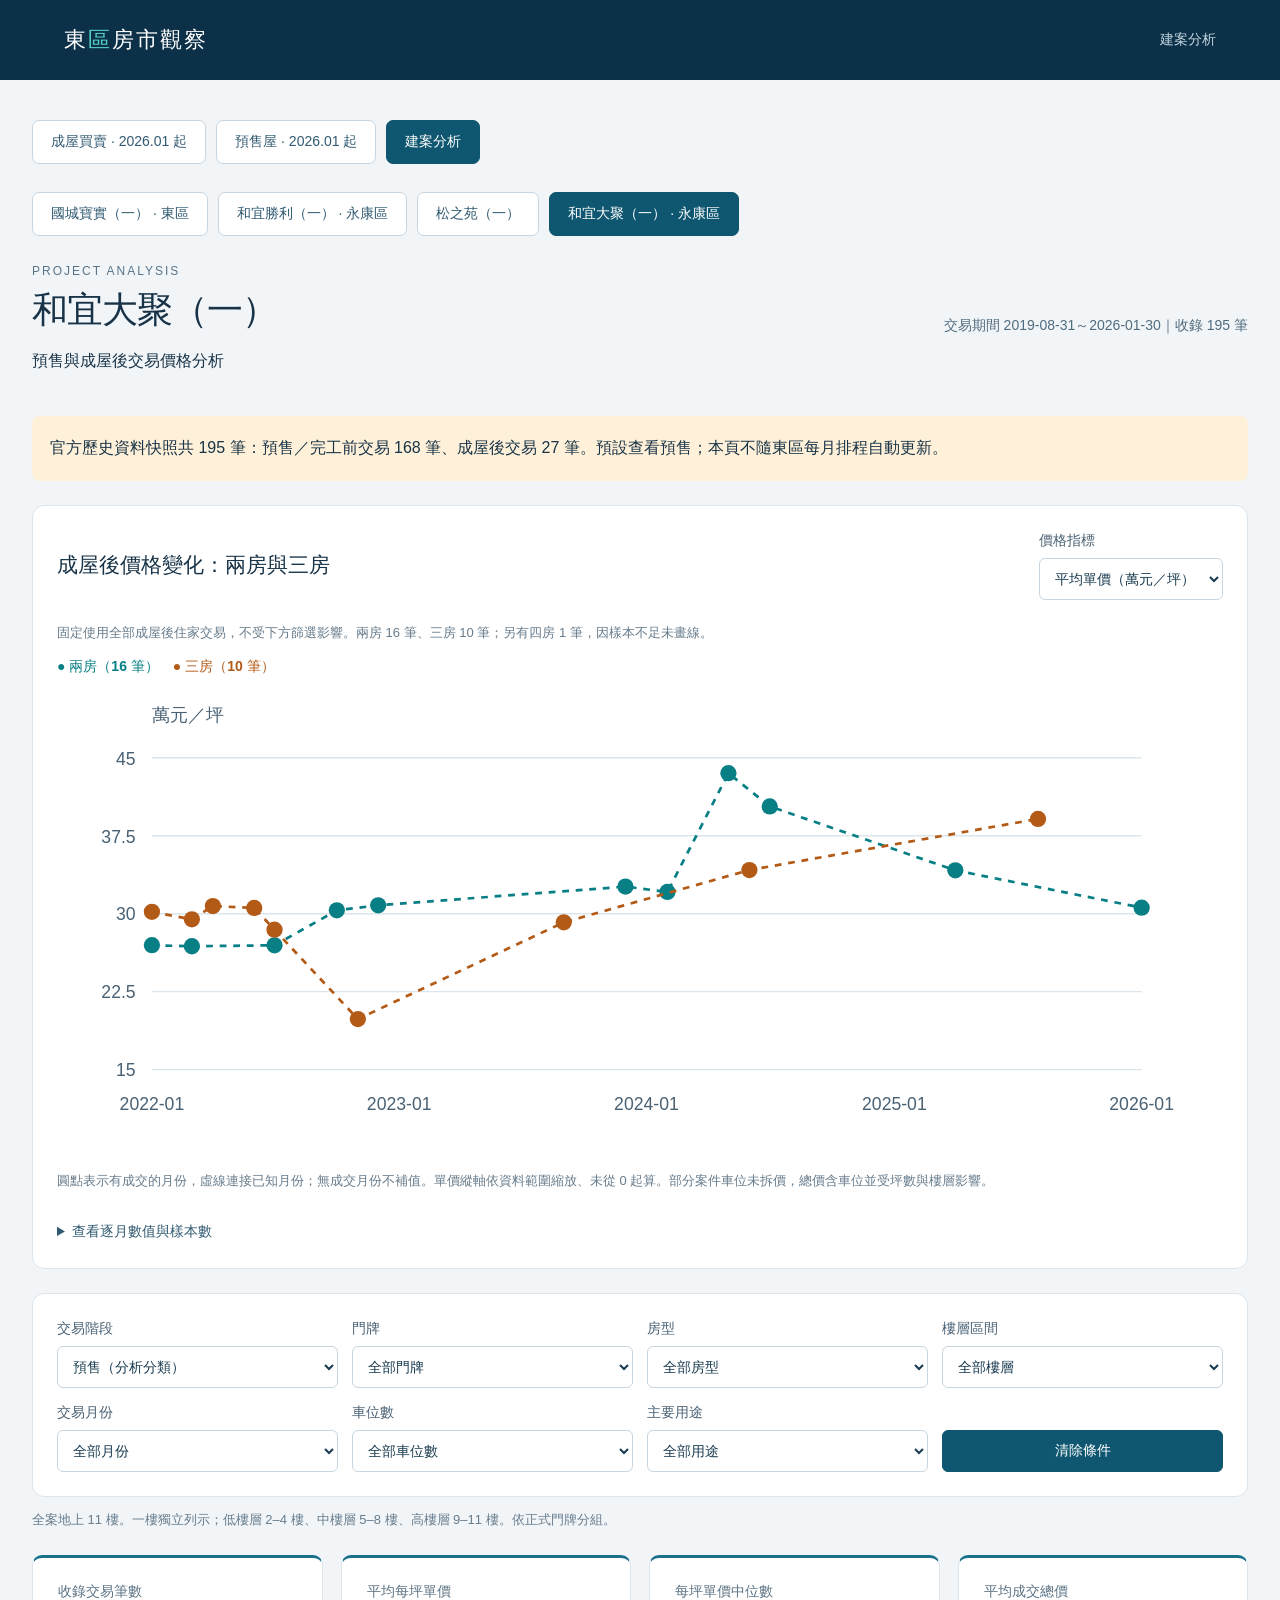
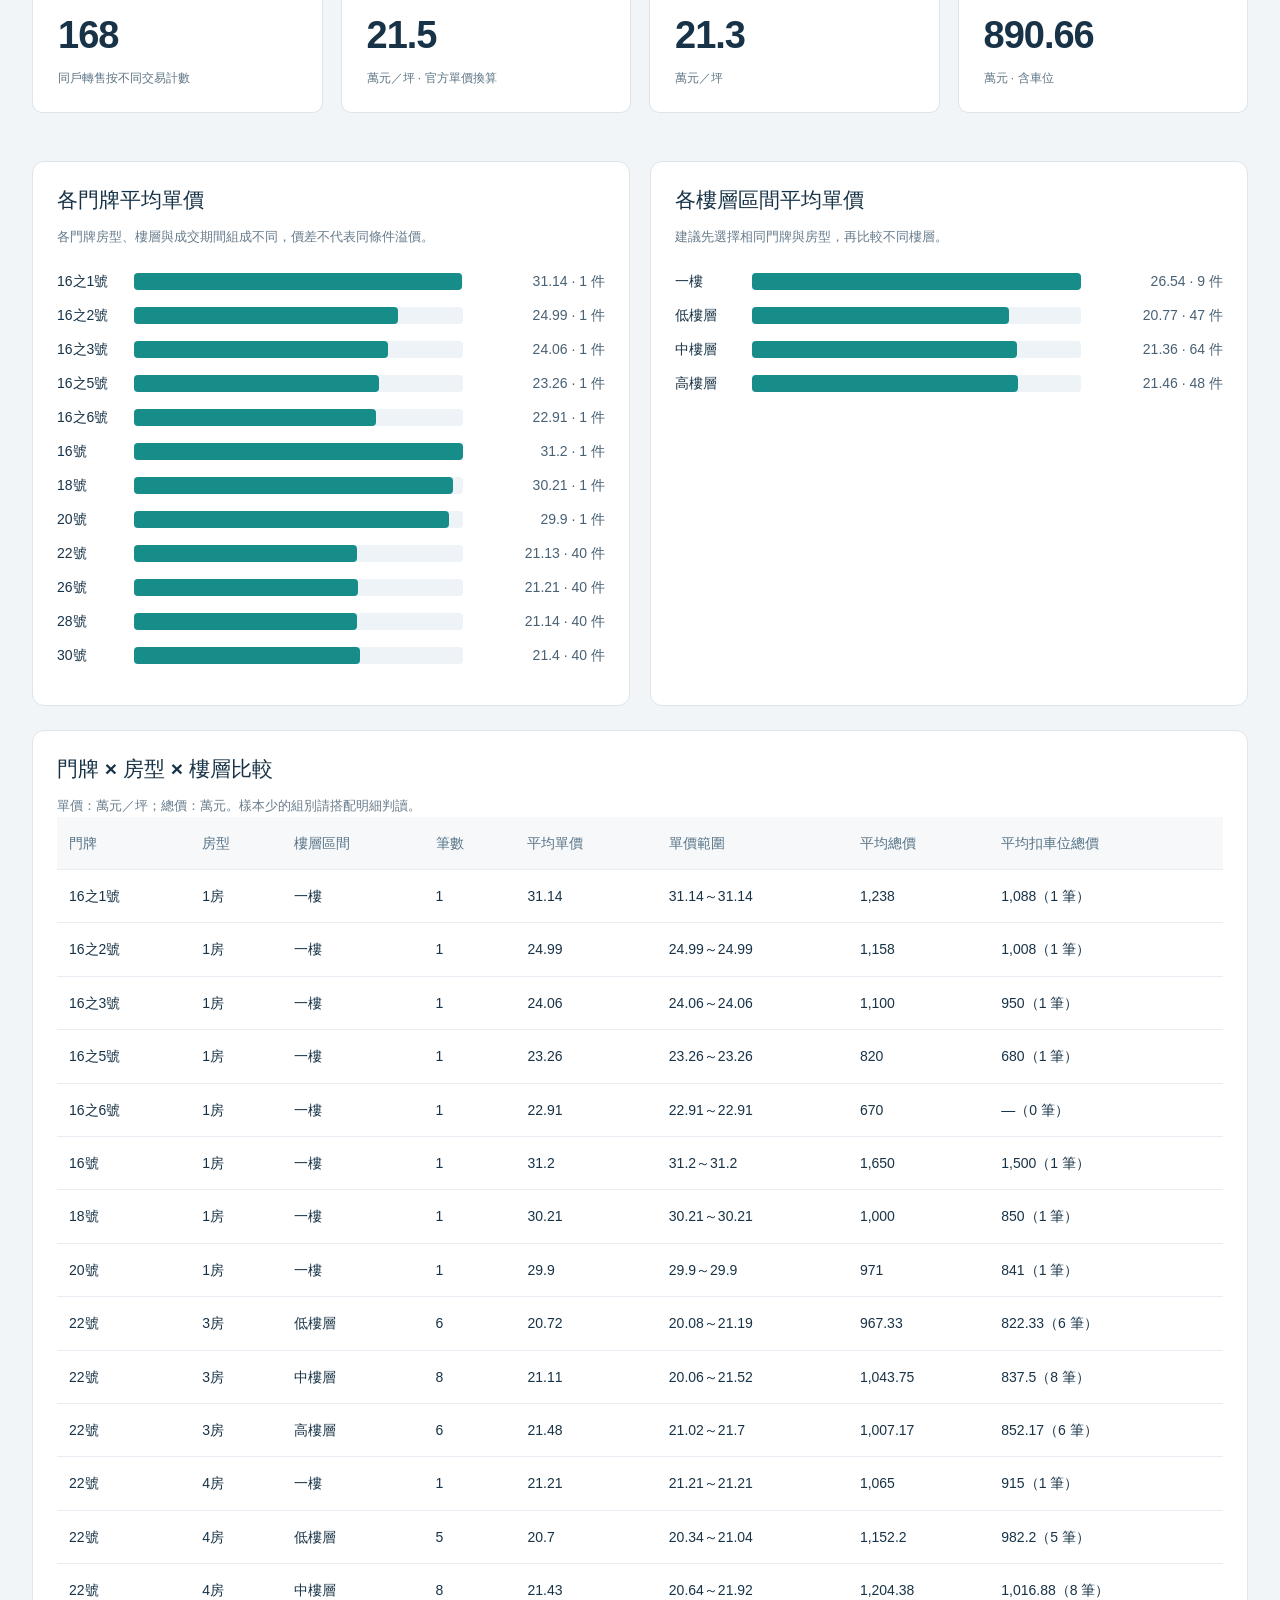
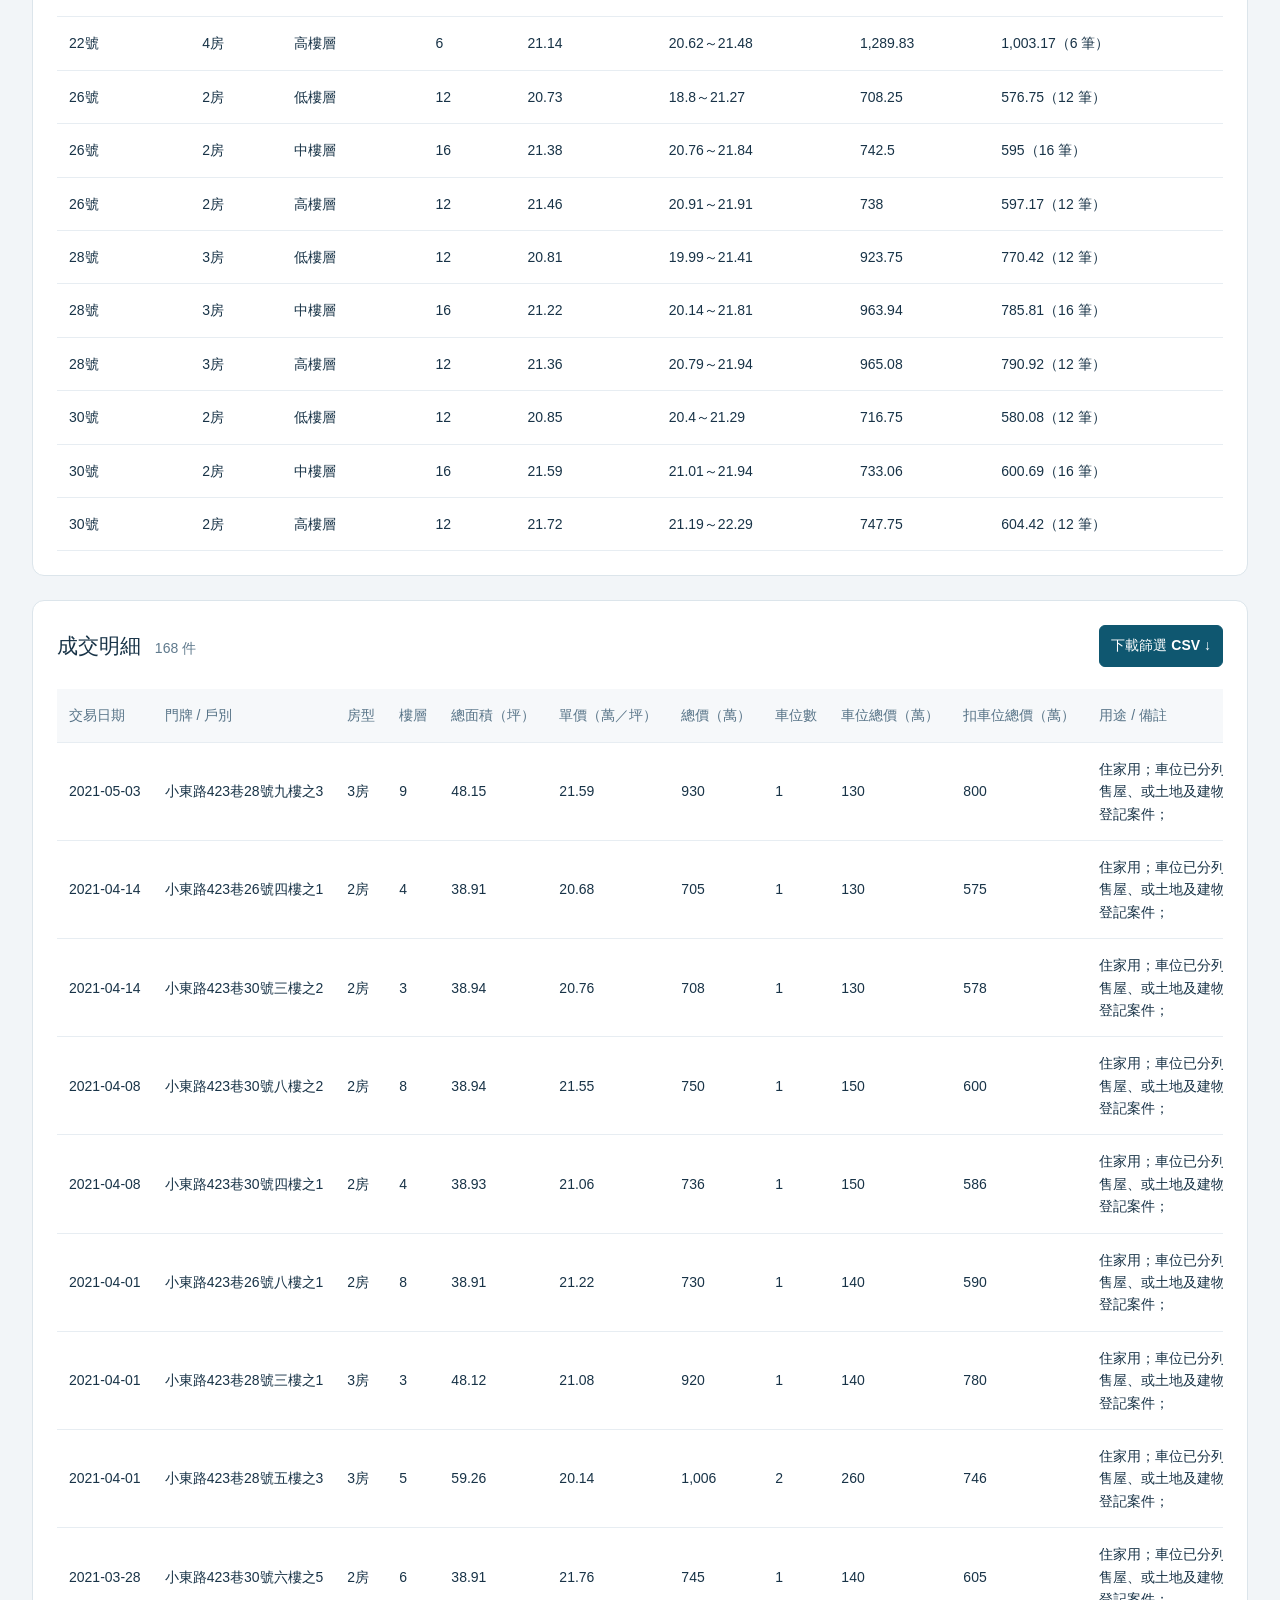
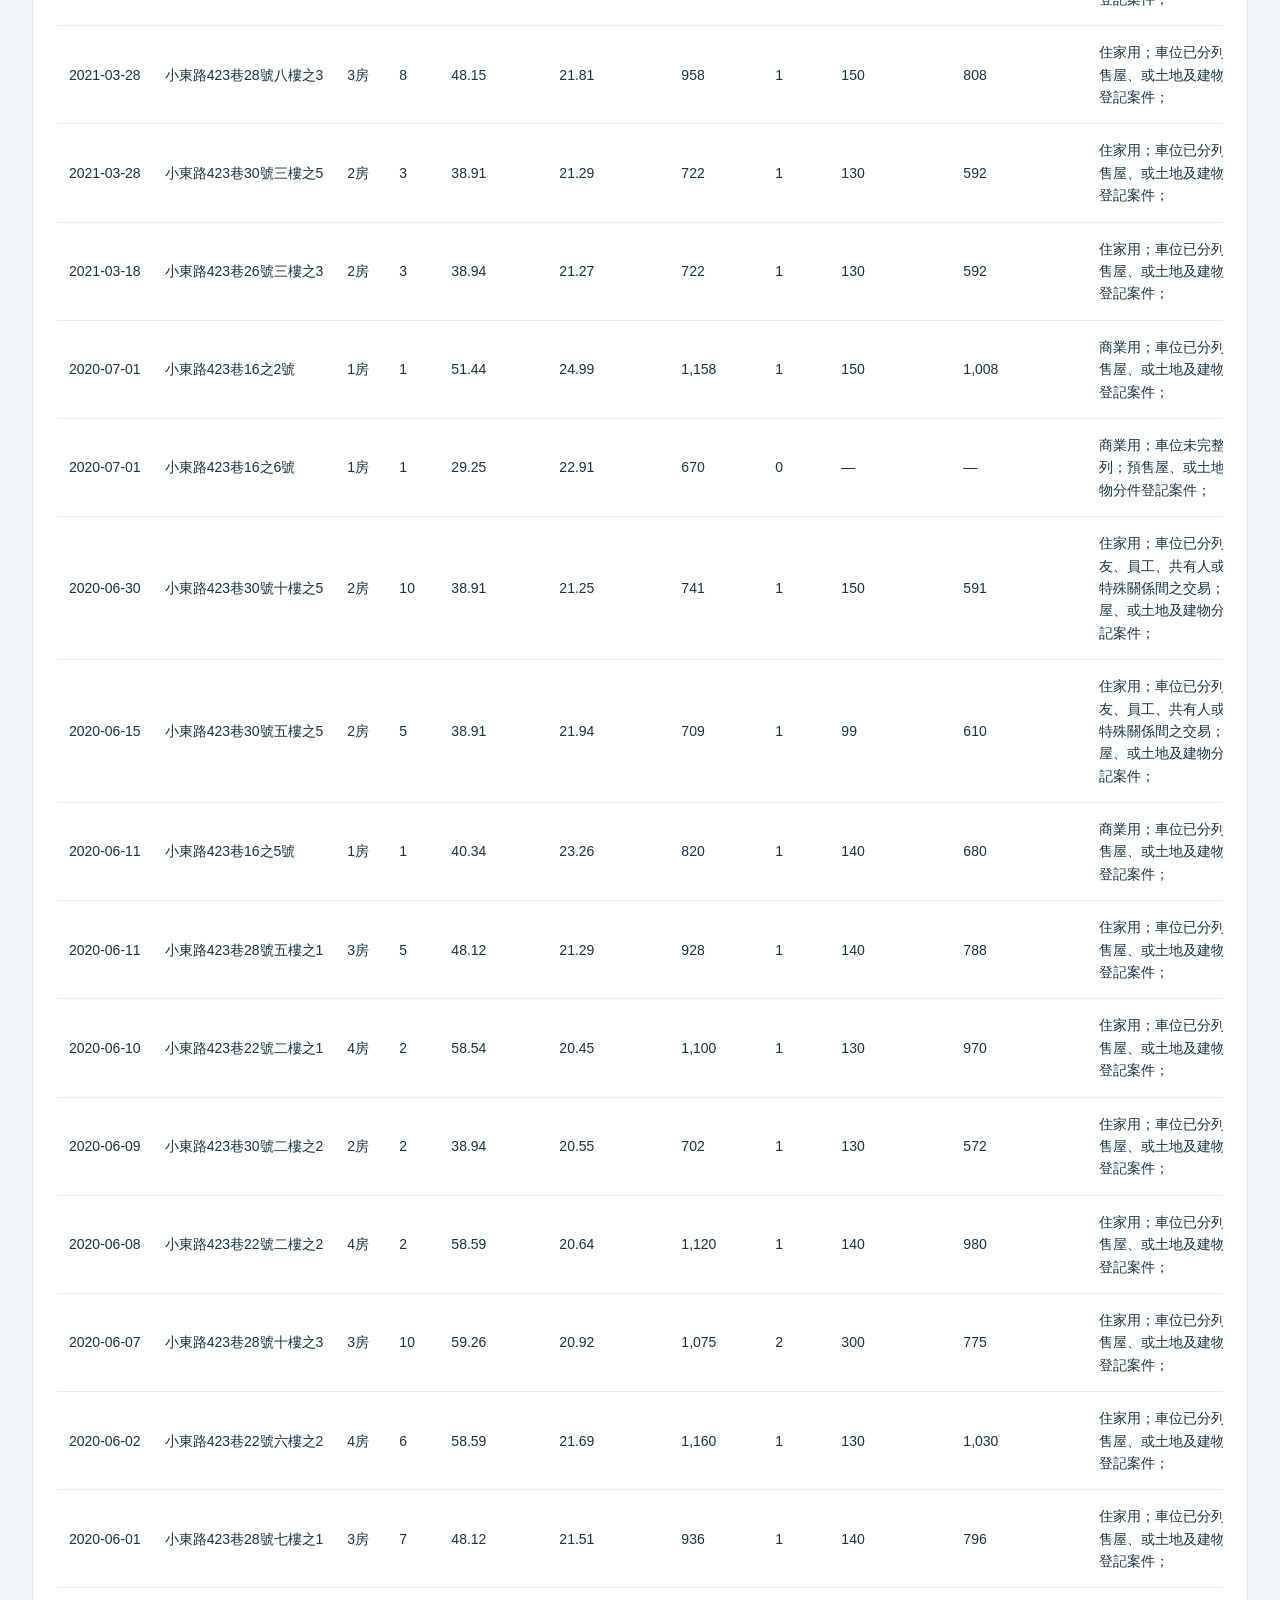
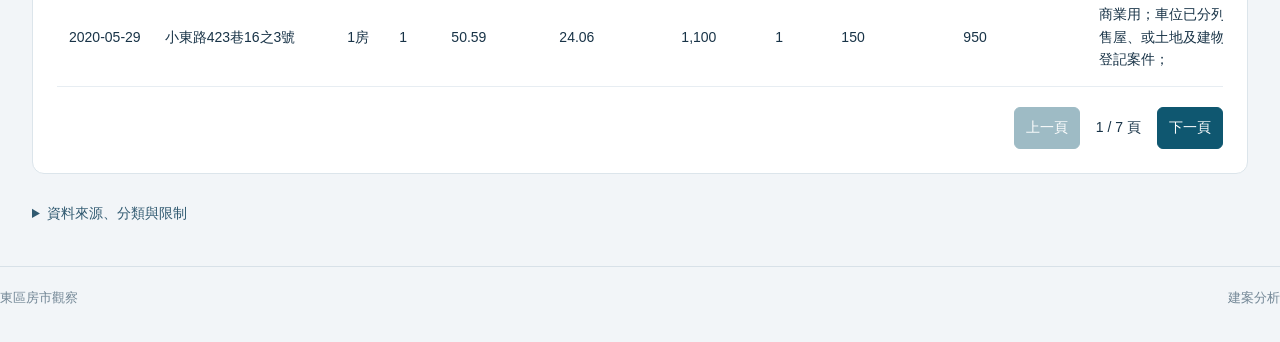
==== public/daju.html @ cb15cd3b "Add Heyi Daju project analysis" ====
<!doctype html>
<html lang="zh-Hant"><head><meta charset="utf-8"><meta name="viewport" content="width=device-width,initial-scale=1"><title>和宜大聚（一）建案分析｜房市觀察</title><link rel="stylesheet" href="style.css"><link rel="stylesheet" href="projects.css"></head>
<body><header><div class="brand">東<span>區</span>房市觀察</div><span class="tag">建案分析</span></header><main>
<nav class="market-nav" aria-label="交易市場"><a href="index.html">成屋買賣 · 2026.01 起</a><a href="presale.html">預售屋 · 2026.01 起</a><a href="projects.html" aria-current="page">建案分析</a></nav>
<nav class="market-nav" aria-label="建案選擇"><a href="projects.html">國城寶實（一） · 東區</a><a href="heyi.html">和宜勝利（一） · 永康區</a><a href="songzhiyuan.html">松之苑（一）</a><a href="daju.html" aria-current="page">和宜大聚（一） · 永康區</a></nav>
<div class="intro"><div><p class="eyebrow">PROJECT ANALYSIS</p><h1>和宜大聚（一）</h1><p>預售與成屋後交易價格分析</p></div><div id="source-info" class="updated"></div></div>
<p class="notice">官方歷史資料快照共 195 筆：預售／完工前交易 168 筆、成屋後交易 27 筆。預設查看預售；本頁不隨東區每月排程自動更新。</p>
<section class="panel" aria-labelledby="trend-title"><div class="section-title"><h2 id="trend-title">成屋後價格變化：兩房與三房</h2><label>價格指標<select id="trend-metric"><option value="unit">平均單價（萬元／坪）</option><option value="total">平均總價（萬元）</option></select></label></div><p class="hint">固定使用全部成屋後住家交易，不受下方篩選影響。兩房 16 筆、三房 10 筆；另有四房 1 筆，因樣本不足未畫線。</p><p class="trend-key"><span style="color:#087f85">● 兩房（16 筆）</span>　<span style="color:#b35a16">● 三房（10 筆）</span></p><div id="sale-trend" class="sale-trend"></div><p class="hint">圓點表示有成交的月份，虛線連接已知月份；無成交月份不補值。單價縱軸依資料範圍縮放、未從 0 起算。部分案件車位未拆價，總價含車位並受坪數與樓層影響。</p><details class="method"><summary>查看逐月數值與樣本數</summary><div class="table-wrap"><table><thead><tr><th>成交月份</th><th id="trend-value-2">兩房均價</th><th>兩房筆數</th><th id="trend-value-3">三房均價</th><th>三房筆數</th></tr></thead><tbody id="trend-rows"></tbody></table></div></details></section>
<section class="filters project-filters heyi-filters" aria-label="建案篩選"><label>交易階段<select id="phase"><option value="預售" selected>預售（分析分類）</option><option value="成屋">成屋後交易</option></select></label><label>門牌<select id="tower"><option value="">全部門牌</option></select></label><label>房型<select id="rooms"><option value="">全部房型</option></select></label><label>樓層區間<select id="band"><option value="">全部樓層</option><option>一樓</option><option>低樓層</option><option>中樓層</option><option>高樓層</option></select></label><label>交易月份<select id="month"><option value="">全部月份</option></select></label><label>車位數<select id="parkingCount"><option value="">全部車位數</option><option value="0">無車位</option><option value="1">1 車位</option><option value="2">2 車位</option></select></label><label>主要用途<select id="use"><option value="">全部用途</option><option>住家用</option><option>商業用</option></select></label><button id="reset">清除條件</button></section>
<p class="hint">全案地上 11 樓。一樓獨立列示；低樓層 2–4 樓、中樓層 5–8 樓、高樓層 9–11 樓。依正式門牌分組。</p>
<section class="metrics" aria-label="建案摘要"><article><span>收錄交易筆數</span><strong id="count">—</strong><small>同戶轉售按不同交易計數</small></article><article><span>平均每坪單價</span><strong id="average">—</strong><small>萬元／坪 · 官方單價換算</small></article><article><span>每坪單價中位數</span><strong id="median">—</strong><small>萬元／坪</small></article><article><span>平均成交總價</span><strong id="total">—</strong><small>萬元 · 含車位</small></article></section>
<div class="comparison"><section class="panel"><h2>各門牌平均單價</h2><p class="hint">各門牌房型、樓層與成交期間組成不同，價差不代表同條件溢價。</p><div id="tower-chart" class="bars"></div></section><section class="panel"><h2>各樓層區間平均單價</h2><p class="hint">建議先選擇相同門牌與房型，再比較不同樓層。</p><div id="floor-chart" class="bars"></div></section></div>
<section class="panel"><h2>門牌 × 房型 × 樓層比較</h2><p class="hint">單價：萬元／坪；總價：萬元。樣本少的組別請搭配明細判讀。</p><div class="table-wrap"><table><thead><tr><th>門牌</th><th>房型</th><th>樓層區間</th><th>筆數</th><th>平均單價</th><th>單價範圍</th><th>平均總價</th><th>平均扣車位總價</th></tr></thead><tbody id="groups"></tbody></table></div></section>
<section class="panel"><div class="section-title"><h2>成交明細 <small id="result-count"></small></h2><button id="export">下載篩選 CSV ↓</button></div><div class="table-wrap"><table><thead><tr><th>交易日期</th><th>門牌 / 戶別</th><th>房型</th><th>樓層</th><th>總面積（坪）</th><th>單價（萬／坪）</th><th>總價（萬）</th><th>車位數</th><th>車位總價（萬）</th><th>扣車位總價（萬）</th><th>用途 / 備註</th></tr></thead><tbody id="details"></tbody></table></div><div class="pagination"><button id="prev">上一頁</button><span id="page"></span><button id="next">下一頁</button></div></section>
<details class="method"><summary>資料來源、分類與限制</summary><p id="source-note"></p><p>來源：<a href="https://plvr.land.moi.gov.tw/DownloadOpenData" target="_blank" rel="noopener">內政部實價登錄開放資料</a>。以永康區小東路 423 巷、官方建築完成日 2021/08/20 交叉比對，排除同巷其他社區；共 195 筆且無重複官方案件編號。</p><p>本案較早，195 筆皆出現在官方買賣檔（a）。其中交易日早於完工、備註均含「預售屋、或土地及建物分件登記案件」的 168 筆歸為預售；完工後 27 筆歸為成屋後交易。這是分析分類，不是另有 168 筆官方預售申報檔（b）。</p><p>單價沿用官方每平方公尺單價換算；總價與總面積包含車位。車位價或面積未分列時，車位價與扣車位總價顯示「—」，不視為零。保留特殊關係、朋友買賣等備註，請搭配明細判讀。</p></details>
</main><footer>東區房市觀察 <span>建案分析</span></footer><script src="daju-data.js"></script><script src="daju.js"></script><script src="daju-trend.js"></script></body></html>
---- public/style.css ----
:root{font-family:Inter,"Noto Sans TC","Microsoft JhengHei",sans-serif;color:#183347;background:#f2f5f8;font-size:16px;font-synthesis:none}*{box-sizing:border-box}body{margin:0}header{background:#0b3048;color:white;min-height:80px;padding:20px max(5vw,24px);display:flex;justify-content:space-between;align-items:center;gap:16px}.brand{font-size:22px;font-weight:750;letter-spacing:2px}.brand span{color:#55d2c4}.brand small{font-size:12px;letter-spacing:3px;margin-left:18px;color:#a8c7d9}.tag{font-size:14px;color:#c4d6e1}main{max-width:1380px;margin:0 auto;padding:40px 32px}.intro{display:flex;justify-content:space-between;gap:20px;align-items:center;margin-bottom:28px}.eyebrow{font-size:12px;letter-spacing:2px;color:#587488;margin:0 0 8px}h1{font-size:clamp(24px,3vw,36px);letter-spacing:-1px;margin:0}h2{font-size:21px;margin:0}h2 small{font-size:14px;color:#607a8d;font-weight:400;margin-left:8px}.updated{font-size:14px;color:#506c7f;text-align:right;line-height:1.8}.filters,.panel{background:white;border:1px solid #dce5eb;border-radius:12px;padding:24px}.filters{display:grid;grid-template-columns:1fr 1.25fr 1.6fr 1fr 1fr 1fr auto;gap:14px;align-items:end}label{font-size:14px;line-height:1.5;color:#496174}input,select,button{font:inherit;font-size:14px;border-radius:6px;border:1px solid #c8d6e0;padding:11px;background:white;color:#193b50;min-width:0}label>input:not([type=checkbox]),select{display:block;width:100%;margin-top:7px}button{cursor:pointer;background:#0f5770;border-color:#0f5770;color:white;font-weight:600;min-height:42px}button:hover{filter:brightness(.93)}button:disabled{opacity:.4;cursor:default}.secondary{background:#fff;color:#234e68;border-color:#c8d6e0}.checks{grid-column:1/-1;display:flex;align-items:center;gap:22px;flex-wrap:wrap;padding-top:10px;border-top:1px solid #edf1f5;margin-top:5px}.checks label{display:flex;gap:8px;align-items:center}.checks span{font-size:12px;color:#627889}.checks input{accent-color:#0f5770;width:17px;height:17px}.metrics{display:grid;grid-template-columns:repeat(4,1fr);gap:18px;margin:24px 0}.metrics article{background:white;padding:25px;border:1px solid #dce5eb;border-radius:10px;border-top:3px solid #1a718b}.metrics span,.metrics small{display:block;font-size:14px;color:#5d7485}.metrics strong{display:block;font-size:38px;margin:13px 0;font-variant-numeric:tabular-nums;letter-spacing:-1px}.metrics small{font-size:12px}.panel{margin-top:24px}.section-title{display:flex;justify-content:space-between;align-items:center;gap:15px;margin-bottom:22px}.legend{font-size:12px;color:#587488;display:flex;align-items:center;gap:8px}.legend i{background:#d4e7f0;display:inline-block;width:13px;height:13px}.legend b{color:#108a84;margin-left:10px}.chart svg{width:100%;height:auto;max-height:270px;display:block}.chart text{font-family:inherit;font-size:14px;fill:#577084}.hint{font-size:13px;line-height:1.7;color:#677c8c;margin:12px 0 0}.table-wrap{overflow:auto}table{border-collapse:collapse;width:100%;text-align:left;font-size:14px}th{font-weight:500;color:#587488;background:#f6f8fa;white-space:nowrap}th,td{padding:15px 12px;border-bottom:1px solid #e7edf2;line-height:1.6}td:nth-child(n+4){white-space:nowrap;font-variant-numeric:tabular-nums}td:nth-child(2){min-width:240px;max-width:400px}td:nth-child(3){min-width:150px}td small{display:block;font-size:12px;color:#6e8392}td strong{color:#0f706d}.pagination{display:flex;justify-content:flex-end;align-items:center;gap:16px;margin-top:20px;font-size:14px}.method{margin-top:26px;color:#627889;font-size:14px;line-height:1.9}.method summary{cursor:pointer;color:#315a71}.method a{color:#126d89}.notice{background:#fff1d9;padding:18px;border-radius:8px;line-height:1.8}.empty{text-align:center;padding:45px;color:#718797}footer{max-width:1316px;margin:0 auto;padding:22px 0 35px;border-top:1px solid #d8e1e8;font-size:13px;display:flex;justify-content:space-between;color:#738796}:focus-visible{outline:3px solid #e8a839;outline-offset:3px}@media(max-width:1100px){.filters{grid-template-columns:repeat(3,1fr)}.brand small{display:none}}@media(max-width:650px){header{padding:18px}.tag{display:none}main{padding:26px 16px}.intro{display:block}.updated{text-align:left;margin-top:14px}.filters{padding:16px;grid-template-columns:1fr 1fr}.checks{gap:12px}.metrics{grid-template-columns:1fr 1fr;gap:12px}.metrics article{padding:18px 14px}.metrics strong{font-size:30px}.panel{padding:18px 12px}.legend{display:none}.section-title{align-items:flex-start}h2{font-size:19px}.section-title button{font-size:12px}.pagination{justify-content:center}footer{margin:0 16px;gap:12px}.chart{overflow:auto}.chart svg{min-width:520px}}

.market-nav{display:flex;gap:10px;flex-wrap:wrap;margin:0 0 28px}.market-nav a{padding:12px 18px;border:1px solid #c8d6e0;border-radius:7px;color:#315a71;background:white;font-size:14px;text-decoration:none}.market-nav a[aria-current=page]{color:white;background:#0f5770;border-color:#0f5770}[hidden]{display:none!important}
---- public/projects.css ----
.project-filters{grid-template-columns:repeat(4,1fr) auto}.comparison{display:grid;grid-template-columns:1fr 1fr;gap:20px}.bars{margin-top:24px}.bar-row{display:grid;grid-template-columns:65px 1fr 130px;gap:12px;align-items:center;margin:16px 0;font-size:14px}.bar-track{background:#edf3f6;border-radius:4px;height:17px}.bar-fill{background:#168d88;height:100%;border-radius:4px}.bar-value{text-align:right;color:#496174;font-variant-numeric:tabular-nums}table td:nth-child(2),table td:nth-child(3){min-width:0}table td{white-space:nowrap}.empty{padding:28px}@media(max-width:850px){.comparison{grid-template-columns:1fr;gap:0}.project-filters{grid-template-columns:1fr 1fr}.bar-row{grid-template-columns:55px 1fr 120px}}

.heyi-filters{grid-template-columns:repeat(4,1fr)}#details td:last-child{white-space:normal;min-width:180px;max-width:320px}@media(max-width:850px){.heyi-filters{grid-template-columns:1fr 1fr}}

.sale-trend{overflow-x:auto}.sale-trend svg{width:100%;min-width:600px;display:block}.sale-trend text{font-family:inherit;font-size:13px;fill:#496174}.trend-key{font-size:14px;font-weight:600}.heyi-filters{margin-top:24px}
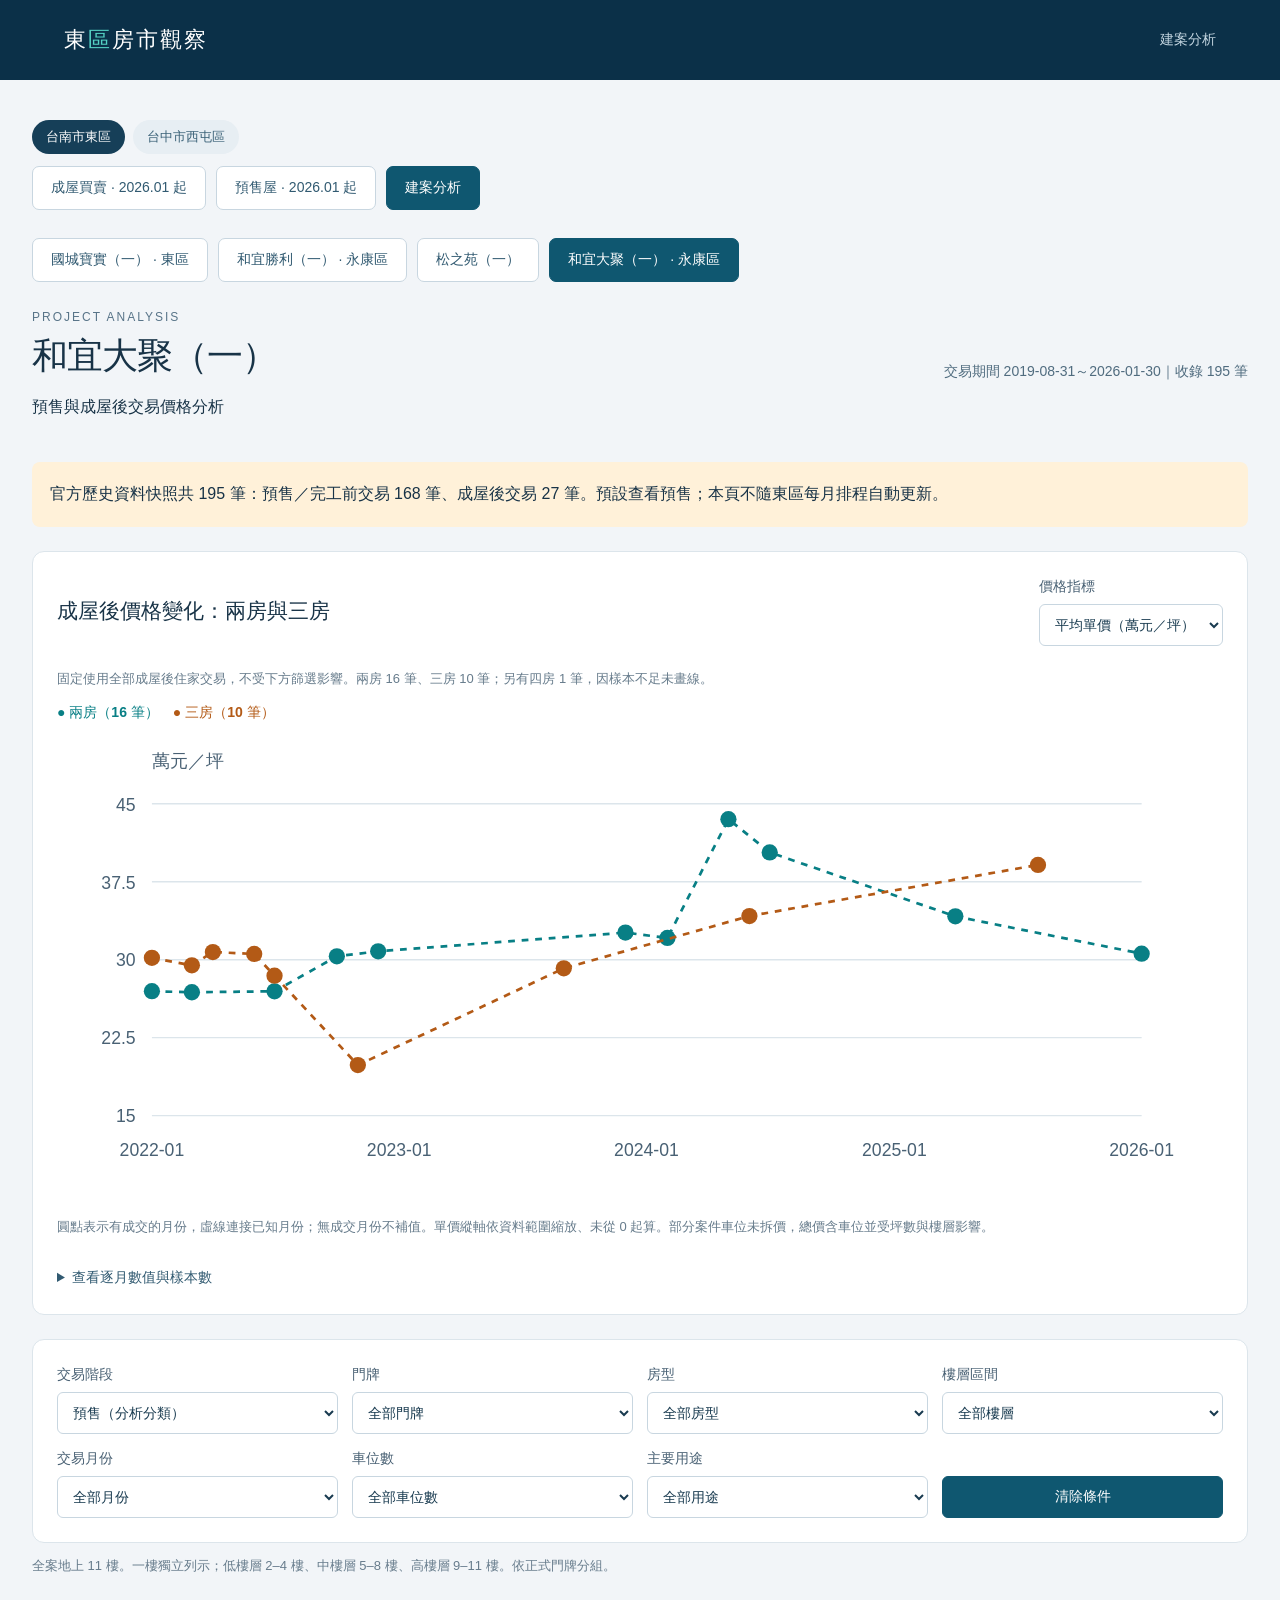
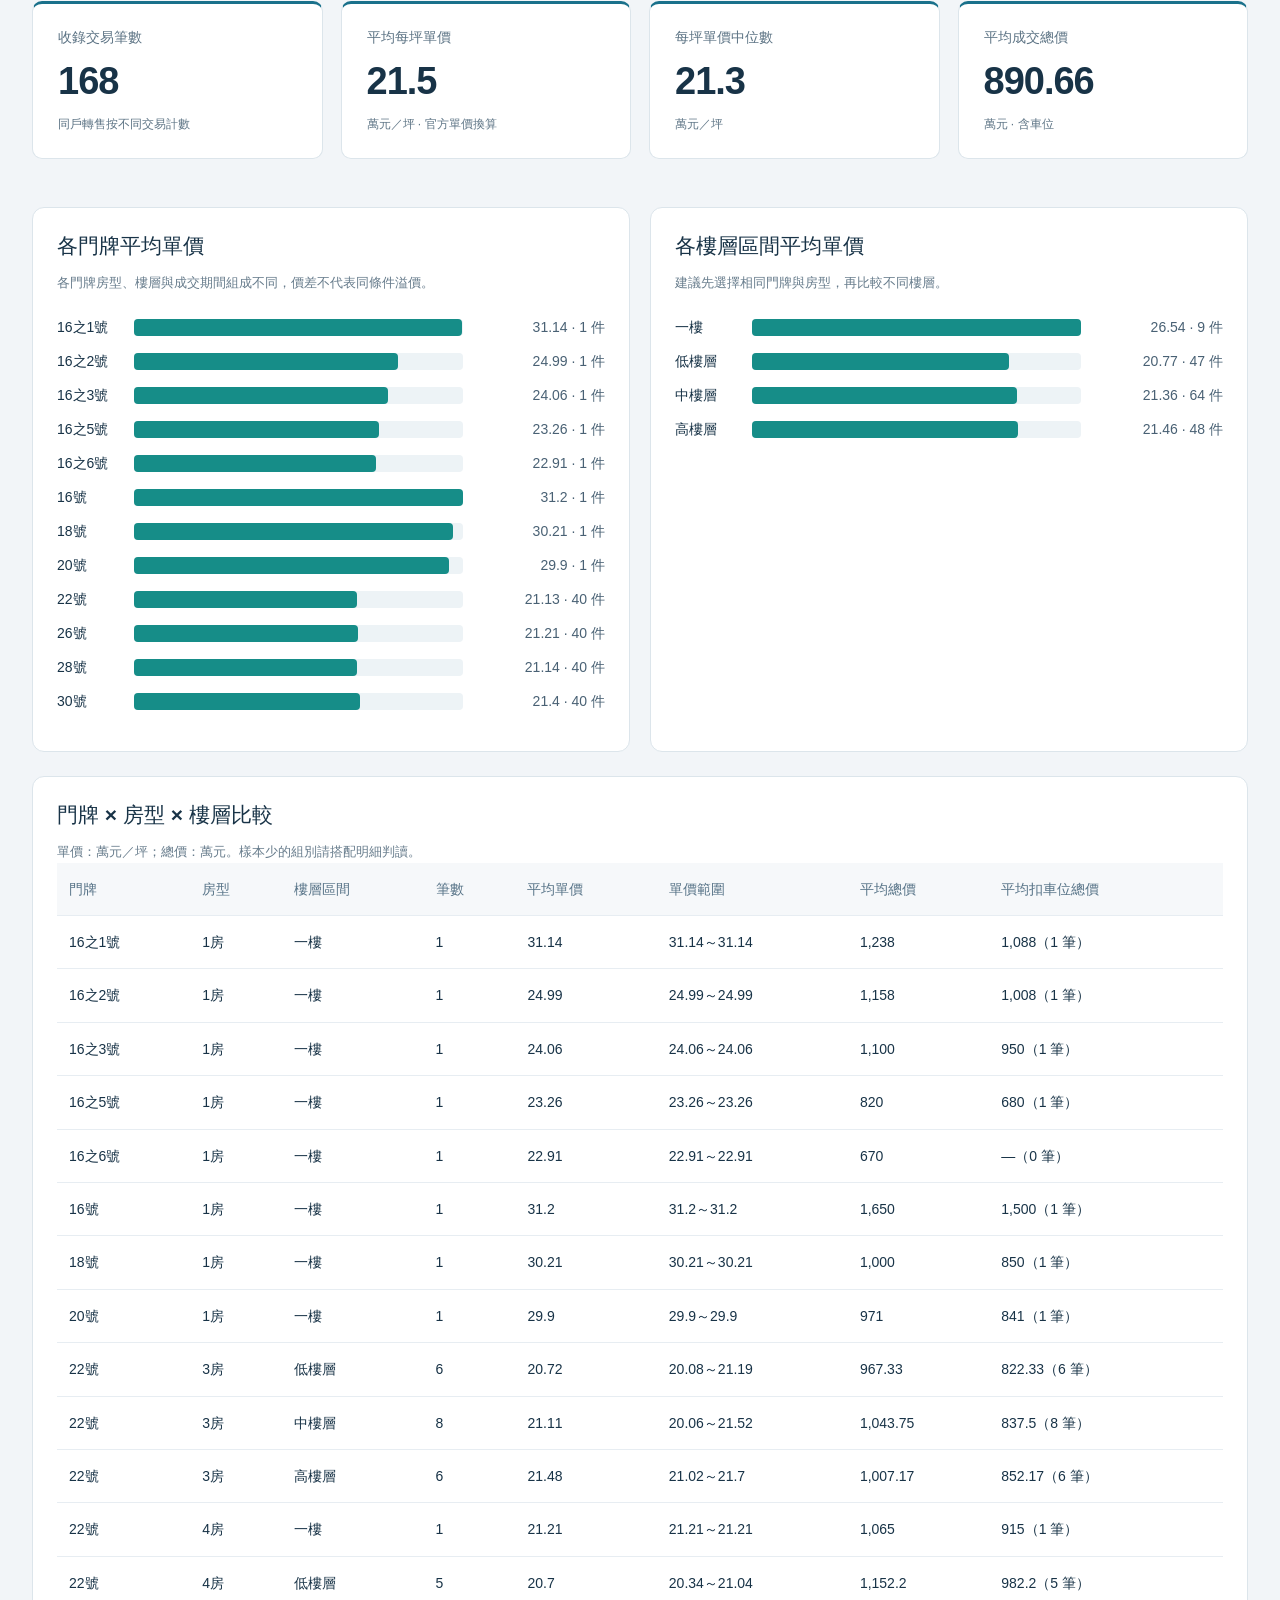
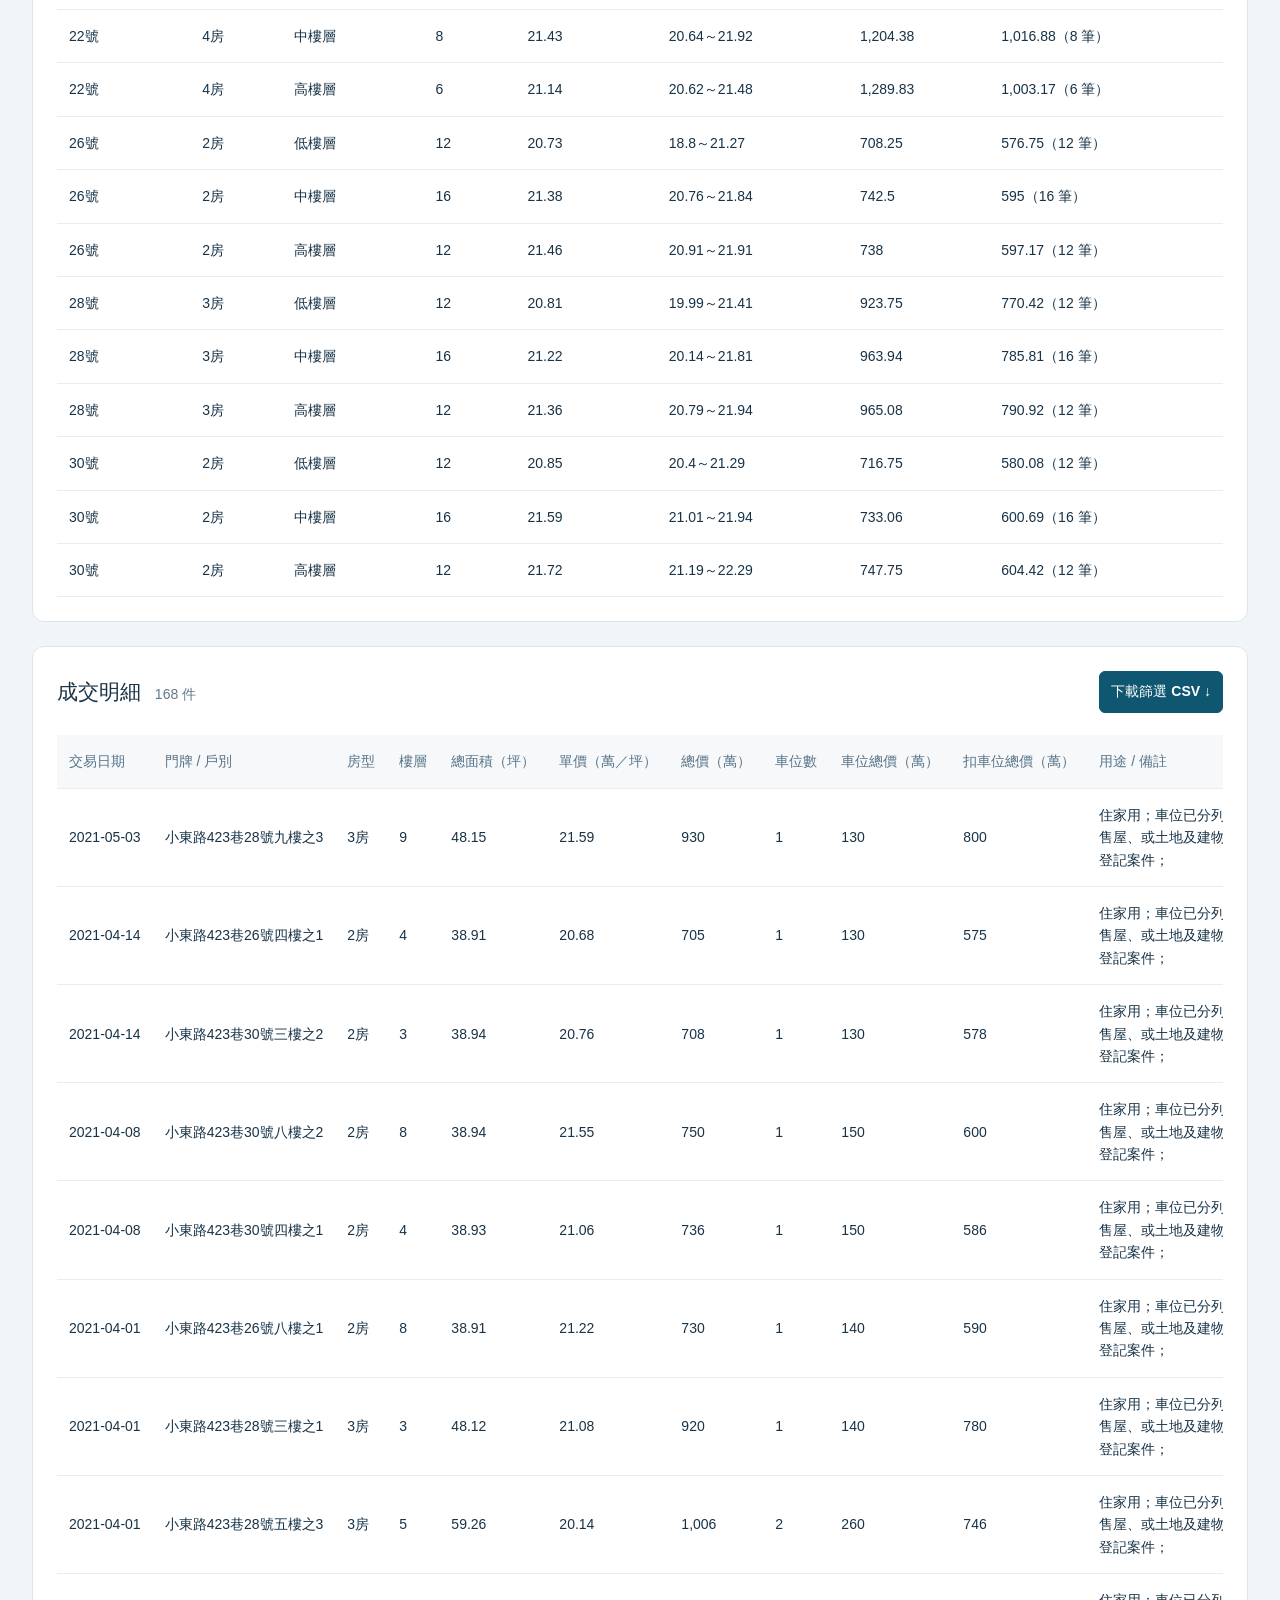
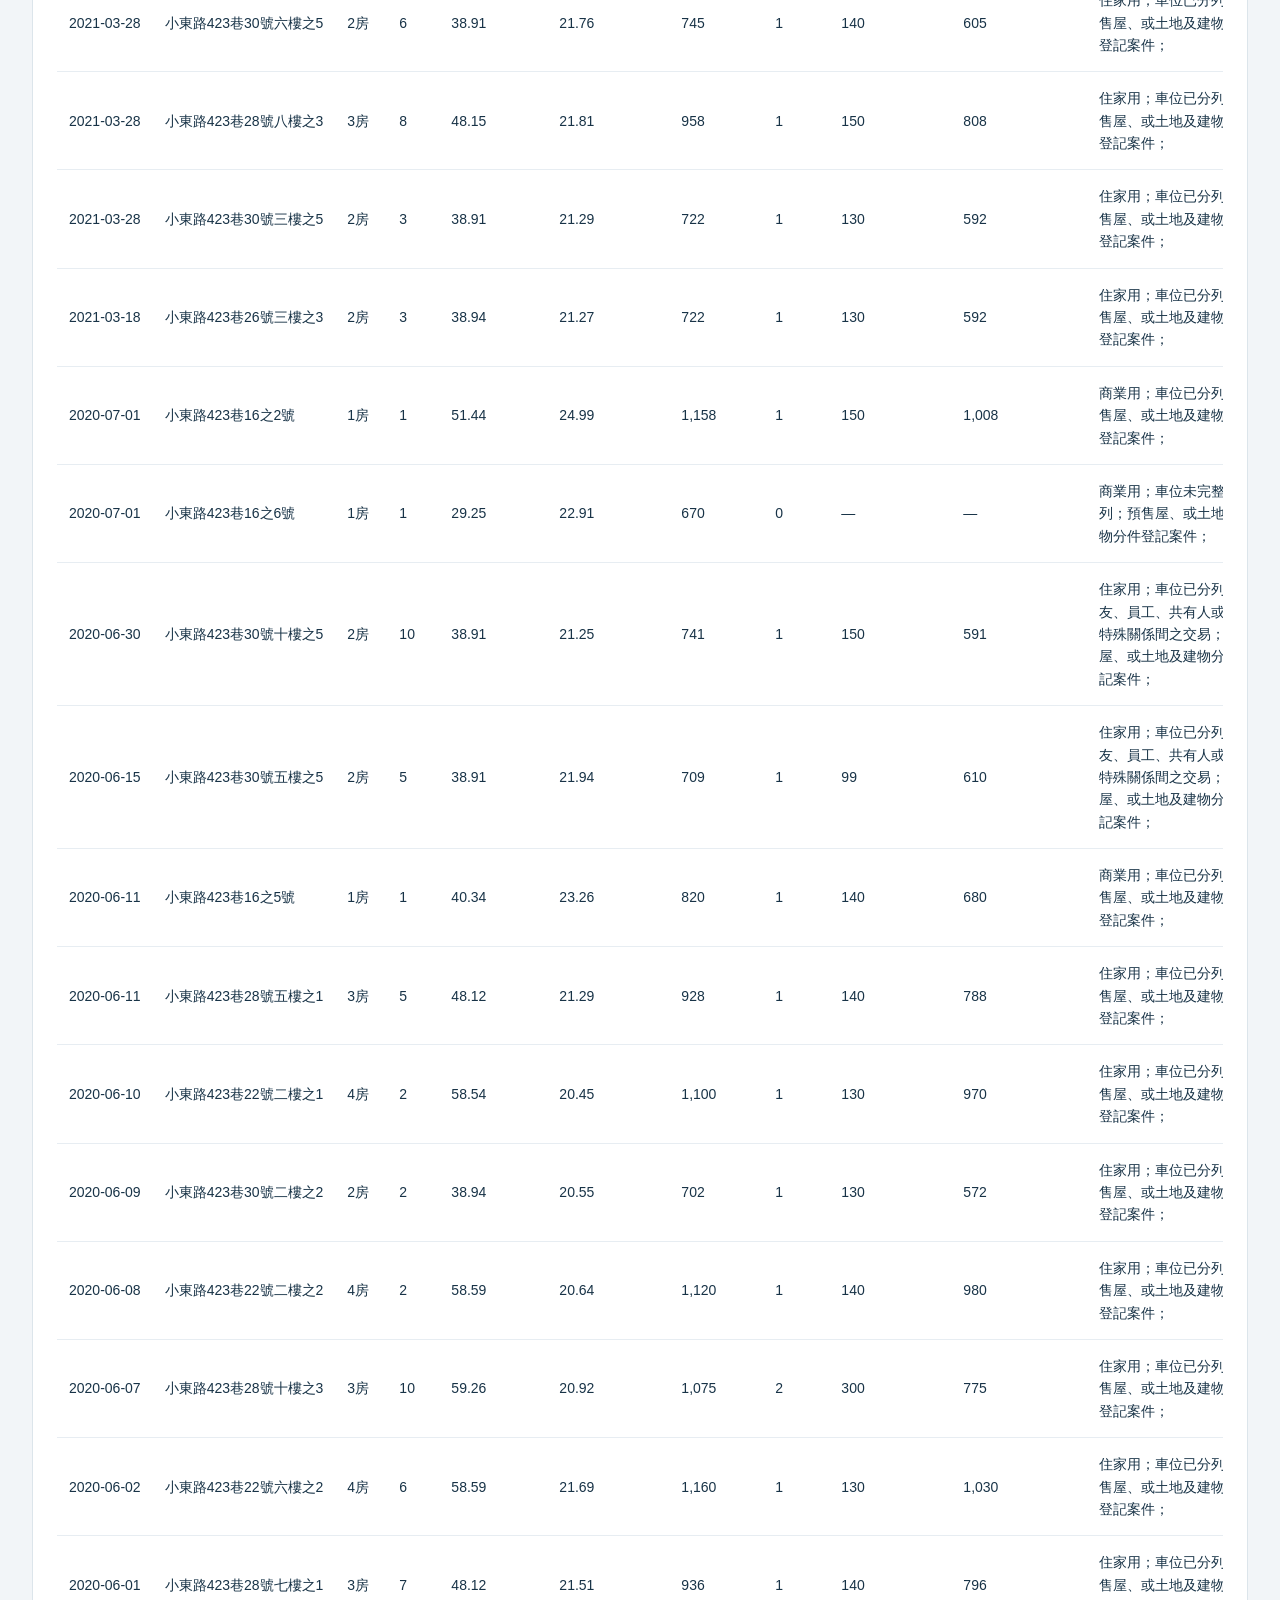
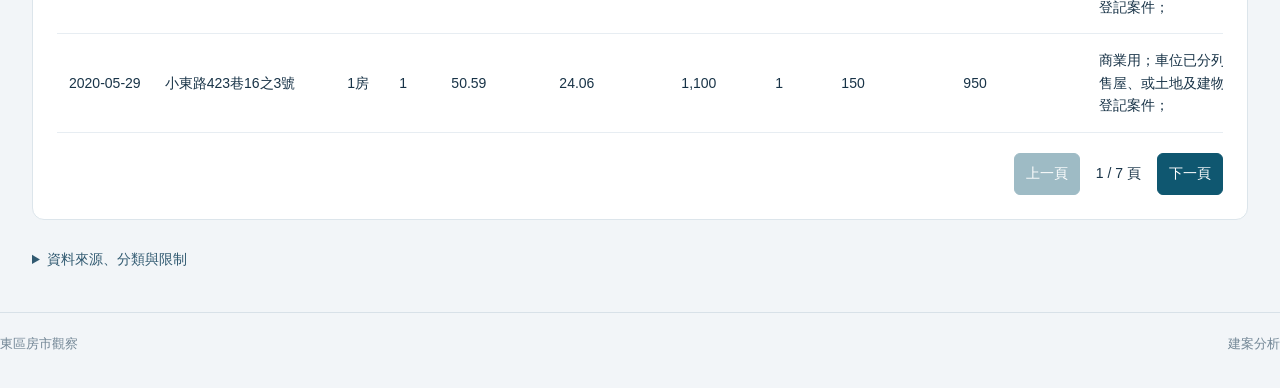
==== commit 34ea9ec9: "Add Xitun housing and Donghai market pages" ====
--- a/public/daju.html
+++ b/public/daju.html
@@ -1,6 +1,6 @@
 <!doctype html>
 <html lang="zh-Hant"><head><meta charset="utf-8"><meta name="viewport" content="width=device-width,initial-scale=1"><title>和宜大聚（一）建案分析｜房市觀察</title><link rel="stylesheet" href="style.css"><link rel="stylesheet" href="projects.css"></head>
-<body><header><div class="brand">東<span>區</span>房市觀察</div><span class="tag">建案分析</span></header><main>
+<body><header><div class="brand">東<span>區</span>房市觀察</div><span class="tag">建案分析</span></header><main><nav class="district-nav" aria-label="地區選擇"><a href="index.html" aria-current="page">台南市東區</a><a href="xitun.html">台中市西屯區</a></nav>
 <nav class="market-nav" aria-label="交易市場"><a href="index.html">成屋買賣 · 2026.01 起</a><a href="presale.html">預售屋 · 2026.01 起</a><a href="projects.html" aria-current="page">建案分析</a></nav>
 <nav class="market-nav" aria-label="建案選擇"><a href="projects.html">國城寶實（一） · 東區</a><a href="heyi.html">和宜勝利（一） · 永康區</a><a href="songzhiyuan.html">松之苑（一）</a><a href="daju.html" aria-current="page">和宜大聚（一） · 永康區</a></nav>
 <div class="intro"><div><p class="eyebrow">PROJECT ANALYSIS</p><h1>和宜大聚（一）</h1><p>預售與成屋後交易價格分析</p></div><div id="source-info" class="updated"></div></div>
--- a/public/style.css
+++ b/public/style.css
@@ -1,3 +1,4 @@
 :root{font-family:Inter,"Noto Sans TC","Microsoft JhengHei",sans-serif;color:#183347;background:#f2f5f8;font-size:16px;font-synthesis:none}*{box-sizing:border-box}body{margin:0}header{background:#0b3048;color:white;min-height:80px;padding:20px max(5vw,24px);display:flex;justify-content:space-between;align-items:center;gap:16px}.brand{font-size:22px;font-weight:750;letter-spacing:2px}.brand span{color:#55d2c4}.brand small{font-size:12px;letter-spacing:3px;margin-left:18px;color:#a8c7d9}.tag{font-size:14px;color:#c4d6e1}main{max-width:1380px;margin:0 auto;padding:40px 32px}.intro{display:flex;justify-content:space-between;gap:20px;align-items:center;margin-bottom:28px}.eyebrow{font-size:12px;letter-spacing:2px;color:#587488;margin:0 0 8px}h1{font-size:clamp(24px,3vw,36px);letter-spacing:-1px;margin:0}h2{font-size:21px;margin:0}h2 small{font-size:14px;color:#607a8d;font-weight:400;margin-left:8px}.updated{font-size:14px;color:#506c7f;text-align:right;line-height:1.8}.filters,.panel{background:white;border:1px solid #dce5eb;border-radius:12px;padding:24px}.filters{display:grid;grid-template-columns:1fr 1.25fr 1.6fr 1fr 1fr 1fr auto;gap:14px;align-items:end}label{font-size:14px;line-height:1.5;color:#496174}input,select,button{font:inherit;font-size:14px;border-radius:6px;border:1px solid #c8d6e0;padding:11px;background:white;color:#193b50;min-width:0}label>input:not([type=checkbox]),select{display:block;width:100%;margin-top:7px}button{cursor:pointer;background:#0f5770;border-color:#0f5770;color:white;font-weight:600;min-height:42px}button:hover{filter:brightness(.93)}button:disabled{opacity:.4;cursor:default}.secondary{background:#fff;color:#234e68;border-color:#c8d6e0}.checks{grid-column:1/-1;display:flex;align-items:center;gap:22px;flex-wrap:wrap;padding-top:10px;border-top:1px solid #edf1f5;margin-top:5px}.checks label{display:flex;gap:8px;align-items:center}.checks span{font-size:12px;color:#627889}.checks input{accent-color:#0f5770;width:17px;height:17px}.metrics{display:grid;grid-template-columns:repeat(4,1fr);gap:18px;margin:24px 0}.metrics article{background:white;padding:25px;border:1px solid #dce5eb;border-radius:10px;border-top:3px solid #1a718b}.metrics span,.metrics small{display:block;font-size:14px;color:#5d7485}.metrics strong{display:block;font-size:38px;margin:13px 0;font-variant-numeric:tabular-nums;letter-spacing:-1px}.metrics small{font-size:12px}.panel{margin-top:24px}.section-title{display:flex;justify-content:space-between;align-items:center;gap:15px;margin-bottom:22px}.legend{font-size:12px;color:#587488;display:flex;align-items:center;gap:8px}.legend i{background:#d4e7f0;display:inline-block;width:13px;height:13px}.legend b{color:#108a84;margin-left:10px}.chart svg{width:100%;height:auto;max-height:270px;display:block}.chart text{font-family:inherit;font-size:14px;fill:#577084}.hint{font-size:13px;line-height:1.7;color:#677c8c;margin:12px 0 0}.table-wrap{overflow:auto}table{border-collapse:collapse;width:100%;text-align:left;font-size:14px}th{font-weight:500;color:#587488;background:#f6f8fa;white-space:nowrap}th,td{padding:15px 12px;border-bottom:1px solid #e7edf2;line-height:1.6}td:nth-child(n+4){white-space:nowrap;font-variant-numeric:tabular-nums}td:nth-child(2){min-width:240px;max-width:400px}td:nth-child(3){min-width:150px}td small{display:block;font-size:12px;color:#6e8392}td strong{color:#0f706d}.pagination{display:flex;justify-content:flex-end;align-items:center;gap:16px;margin-top:20px;font-size:14px}.method{margin-top:26px;color:#627889;font-size:14px;line-height:1.9}.method summary{cursor:pointer;color:#315a71}.method a{color:#126d89}.notice{background:#fff1d9;padding:18px;border-radius:8px;line-height:1.8}.empty{text-align:center;padding:45px;color:#718797}footer{max-width:1316px;margin:0 auto;padding:22px 0 35px;border-top:1px solid #d8e1e8;font-size:13px;display:flex;justify-content:space-between;color:#738796}:focus-visible{outline:3px solid #e8a839;outline-offset:3px}@media(max-width:1100px){.filters{grid-template-columns:repeat(3,1fr)}.brand small{display:none}}@media(max-width:650px){header{padding:18px}.tag{display:none}main{padding:26px 16px}.intro{display:block}.updated{text-align:left;margin-top:14px}.filters{padding:16px;grid-template-columns:1fr 1fr}.checks{gap:12px}.metrics{grid-template-columns:1fr 1fr;gap:12px}.metrics article{padding:18px 14px}.metrics strong{font-size:30px}.panel{padding:18px 12px}.legend{display:none}.section-title{align-items:flex-start}h2{font-size:19px}.section-title button{font-size:12px}.pagination{justify-content:center}footer{margin:0 16px;gap:12px}.chart{overflow:auto}.chart svg{min-width:520px}}
 
 .market-nav{display:flex;gap:10px;flex-wrap:wrap;margin:0 0 28px}.market-nav a{padding:12px 18px;border:1px solid #c8d6e0;border-radius:7px;color:#315a71;background:white;font-size:14px;text-decoration:none}.market-nav a[aria-current=page]{color:white;background:#0f5770;border-color:#0f5770}[hidden]{display:none!important}
+.district-nav{display:flex;gap:8px;margin:0 0 12px}.district-nav a{padding:8px 14px;border-radius:999px;text-decoration:none;color:#3b6278;background:#e7eef3;font-size:13px}.district-nav a[aria-current=page]{background:#163f58;color:#fff}
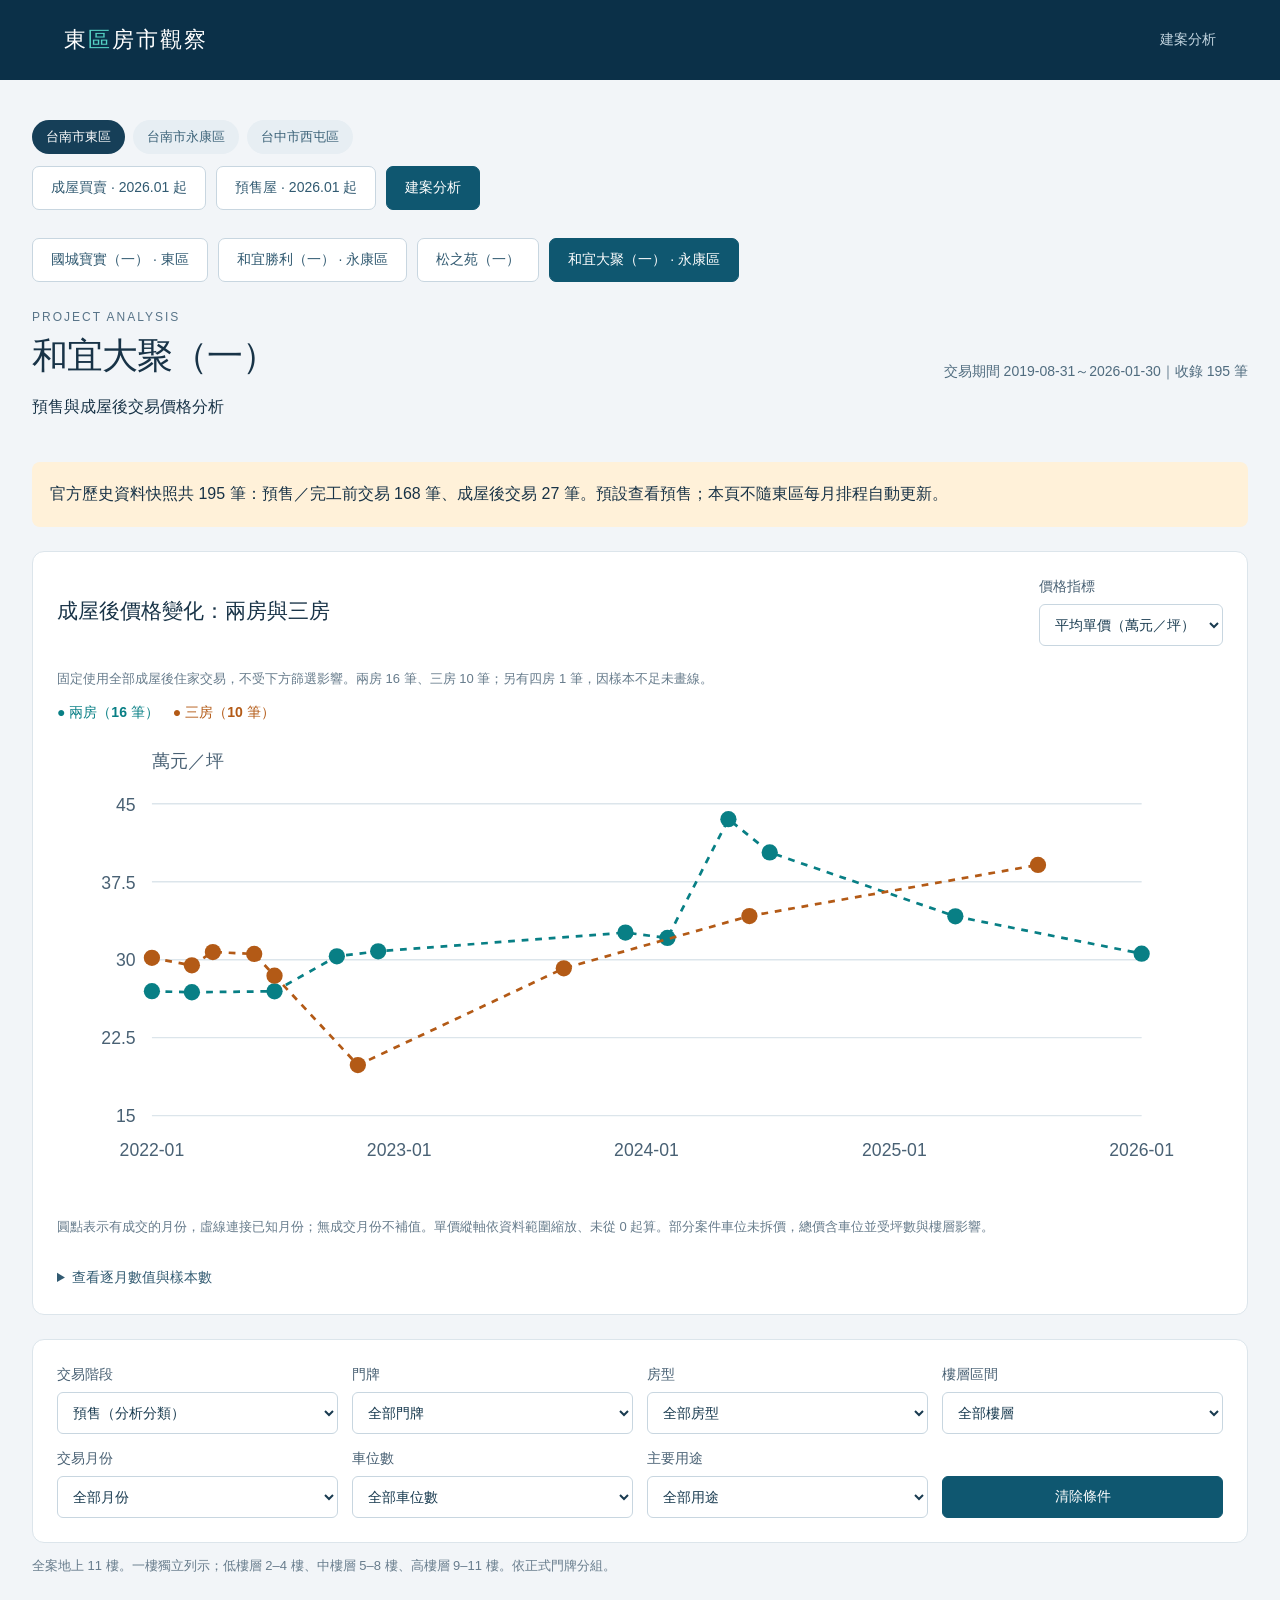
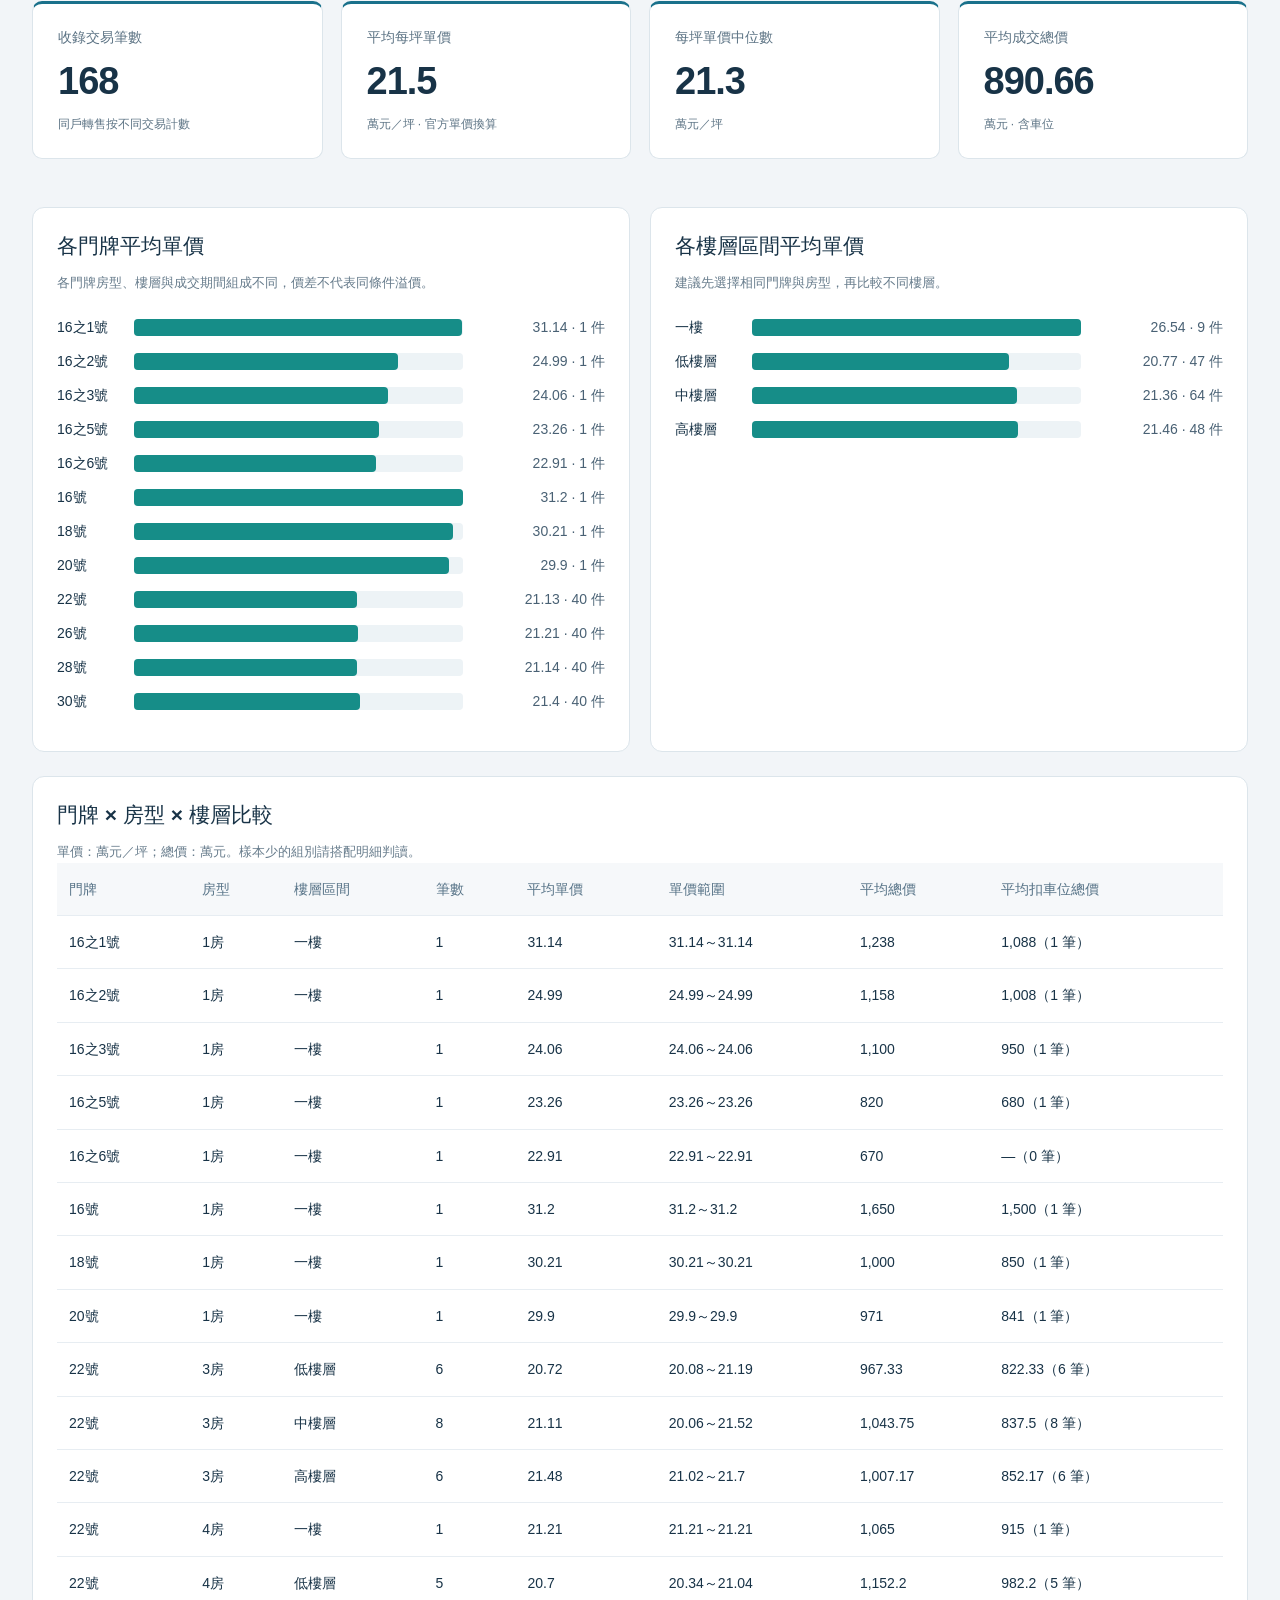
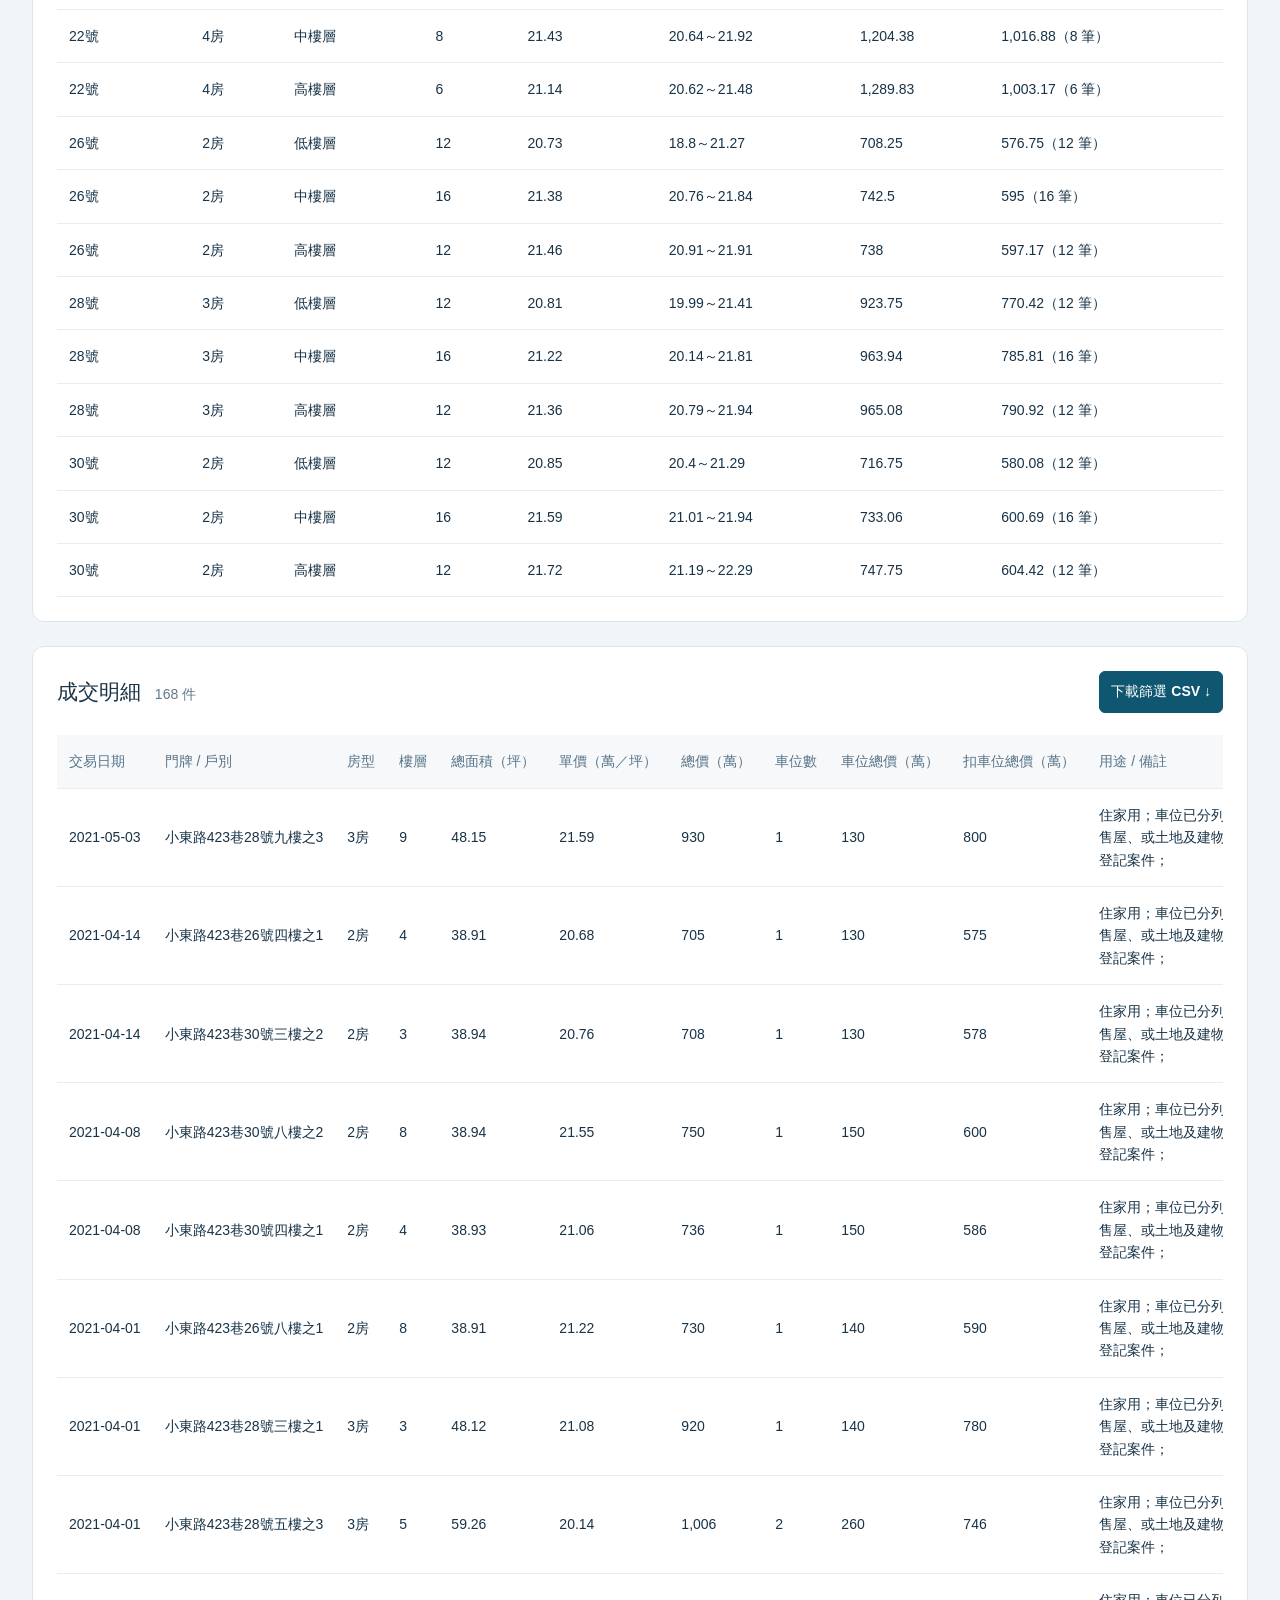
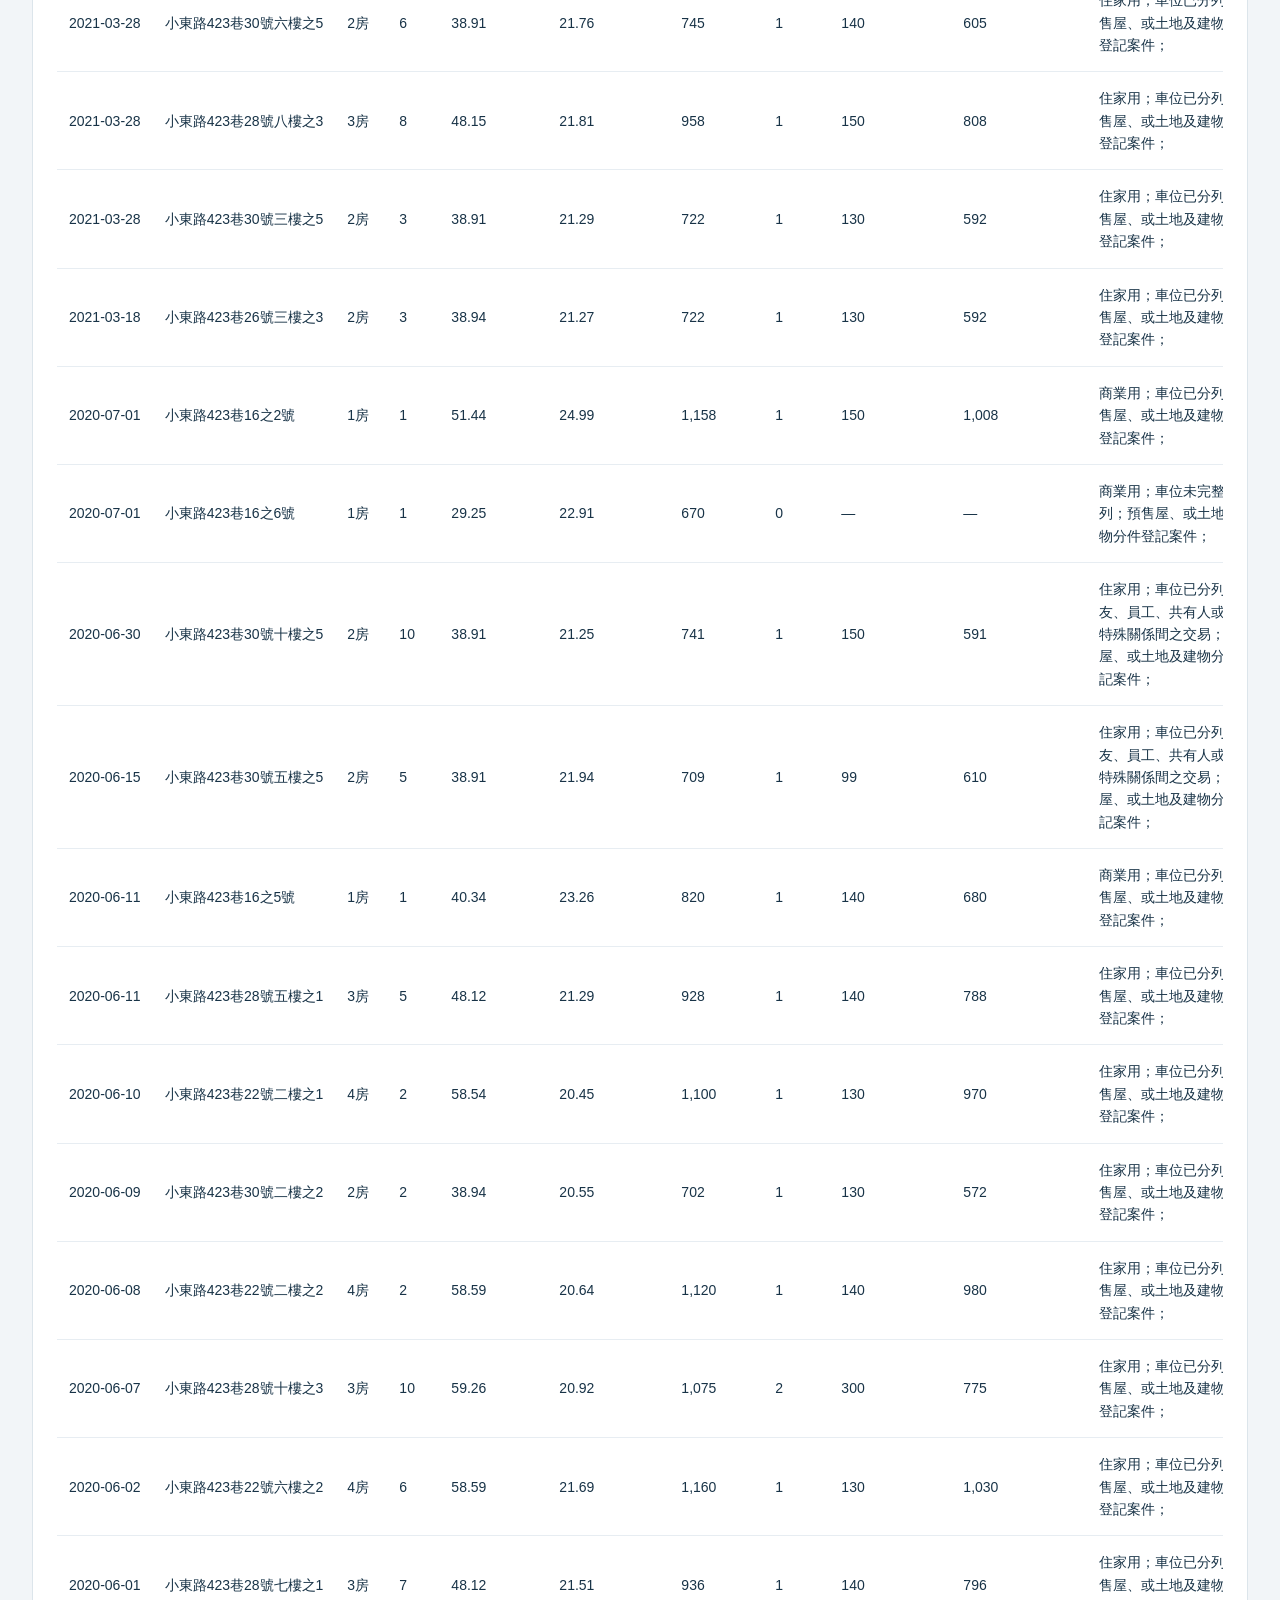
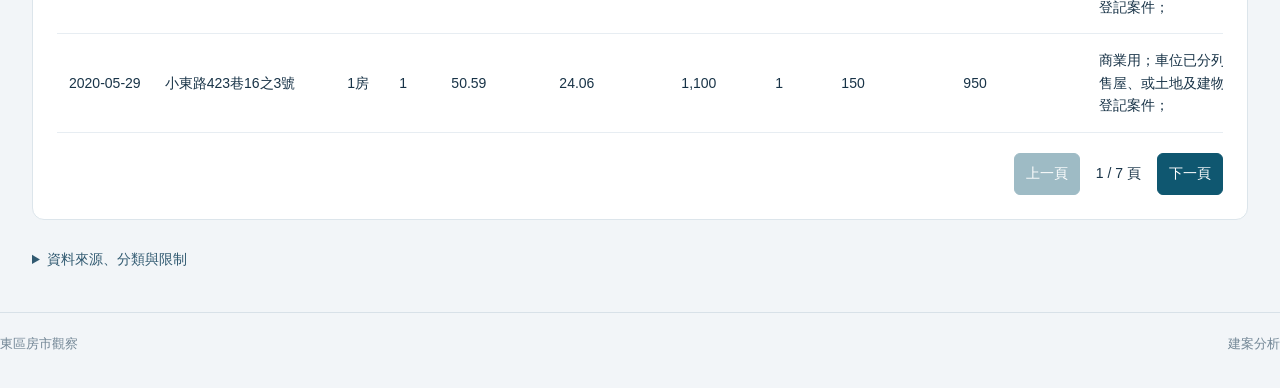
==== commit 75e9be6b: "Add Yongkang sale and presale analysis" ====
--- a/public/daju.html
+++ b/public/daju.html
@@ -1,6 +1,6 @@
 <!doctype html>
 <html lang="zh-Hant"><head><meta charset="utf-8"><meta name="viewport" content="width=device-width,initial-scale=1"><title>和宜大聚（一）建案分析｜房市觀察</title><link rel="stylesheet" href="style.css"><link rel="stylesheet" href="projects.css"></head>
-<body><header><div class="brand">東<span>區</span>房市觀察</div><span class="tag">建案分析</span></header><main><nav class="district-nav" aria-label="地區選擇"><a href="index.html" aria-current="page">台南市東區</a><a href="xitun.html">台中市西屯區</a></nav>
+<body><header><div class="brand">東<span>區</span>房市觀察</div><span class="tag">建案分析</span></header><main><nav class="district-nav" aria-label="地區選擇"><a href="index.html" aria-current="page">台南市東區</a><a href="yongkang.html">台南市永康區</a><a href="xitun.html">台中市西屯區</a></nav>
 <nav class="market-nav" aria-label="交易市場"><a href="index.html">成屋買賣 · 2026.01 起</a><a href="presale.html">預售屋 · 2026.01 起</a><a href="projects.html" aria-current="page">建案分析</a></nav>
 <nav class="market-nav" aria-label="建案選擇"><a href="projects.html">國城寶實（一） · 東區</a><a href="heyi.html">和宜勝利（一） · 永康區</a><a href="songzhiyuan.html">松之苑（一）</a><a href="daju.html" aria-current="page">和宜大聚（一） · 永康區</a></nav>
 <div class="intro"><div><p class="eyebrow">PROJECT ANALYSIS</p><h1>和宜大聚（一）</h1><p>預售與成屋後交易價格分析</p></div><div id="source-info" class="updated"></div></div>
